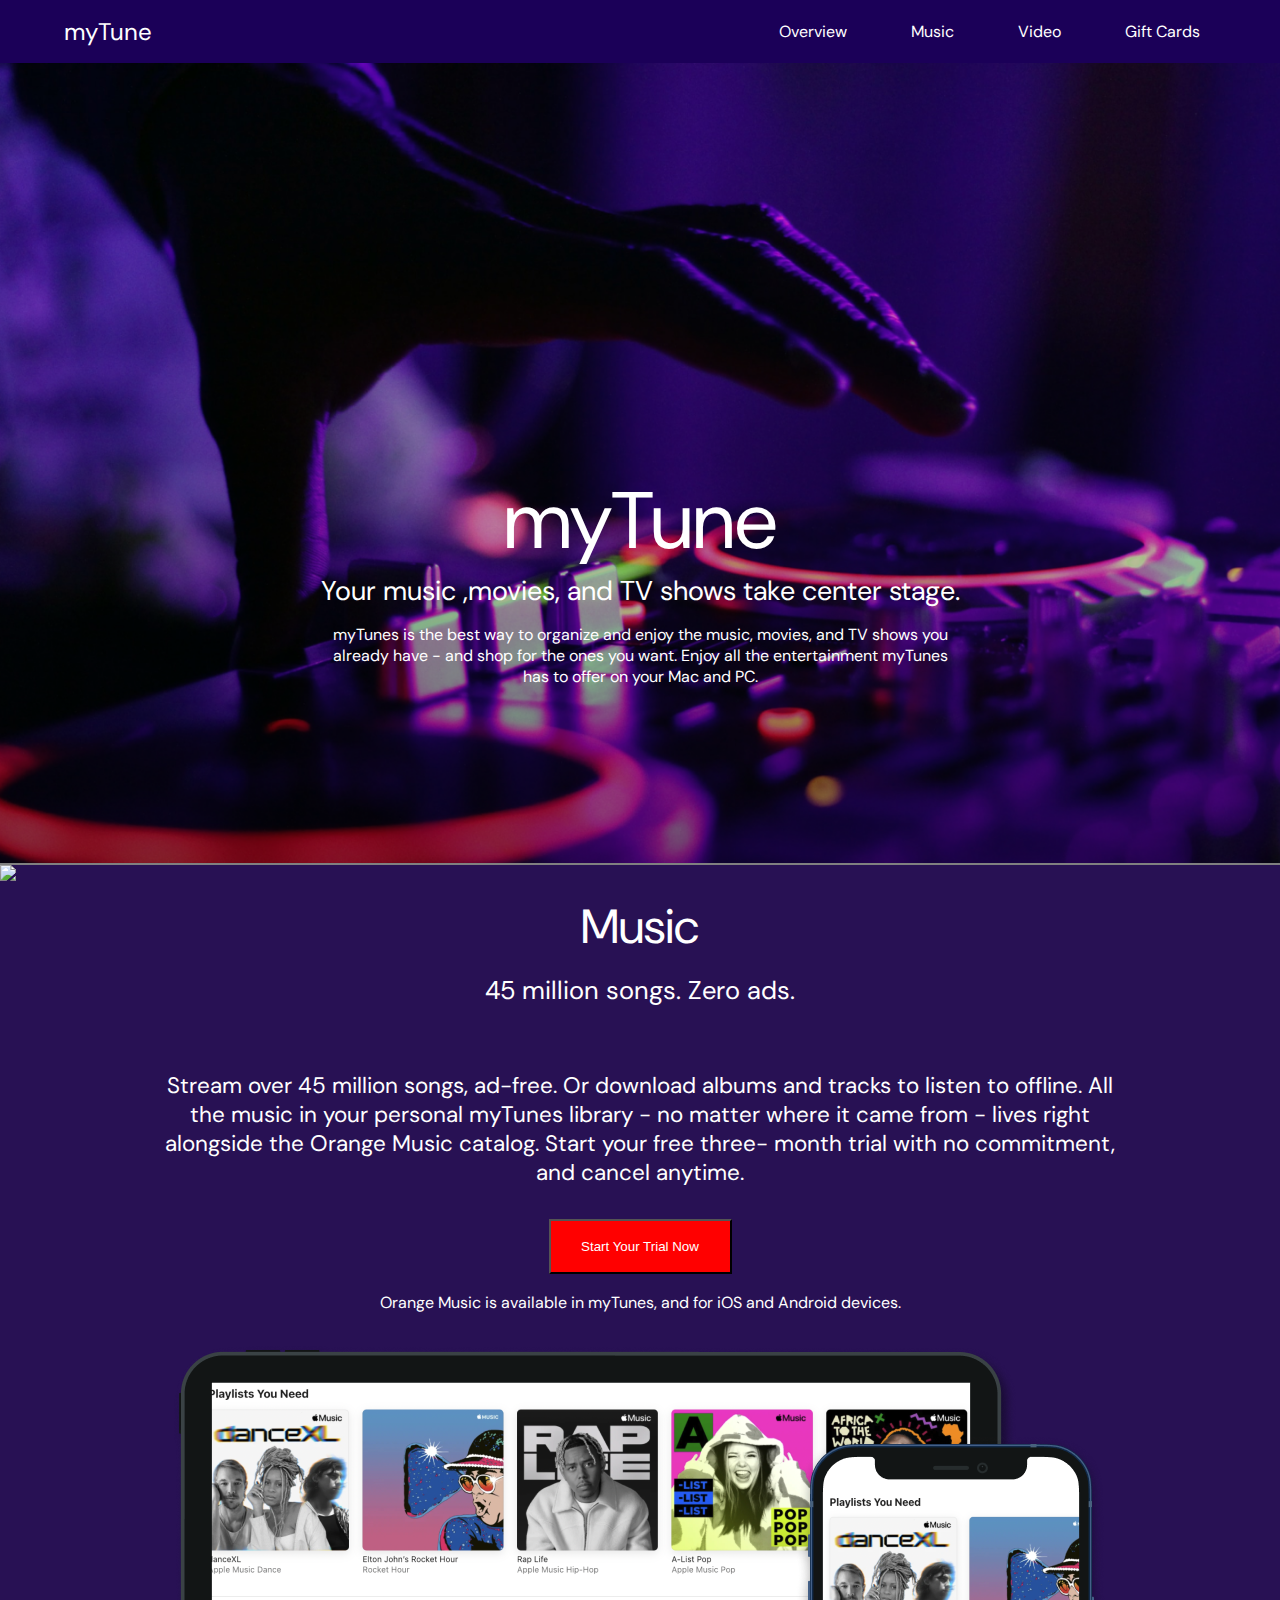
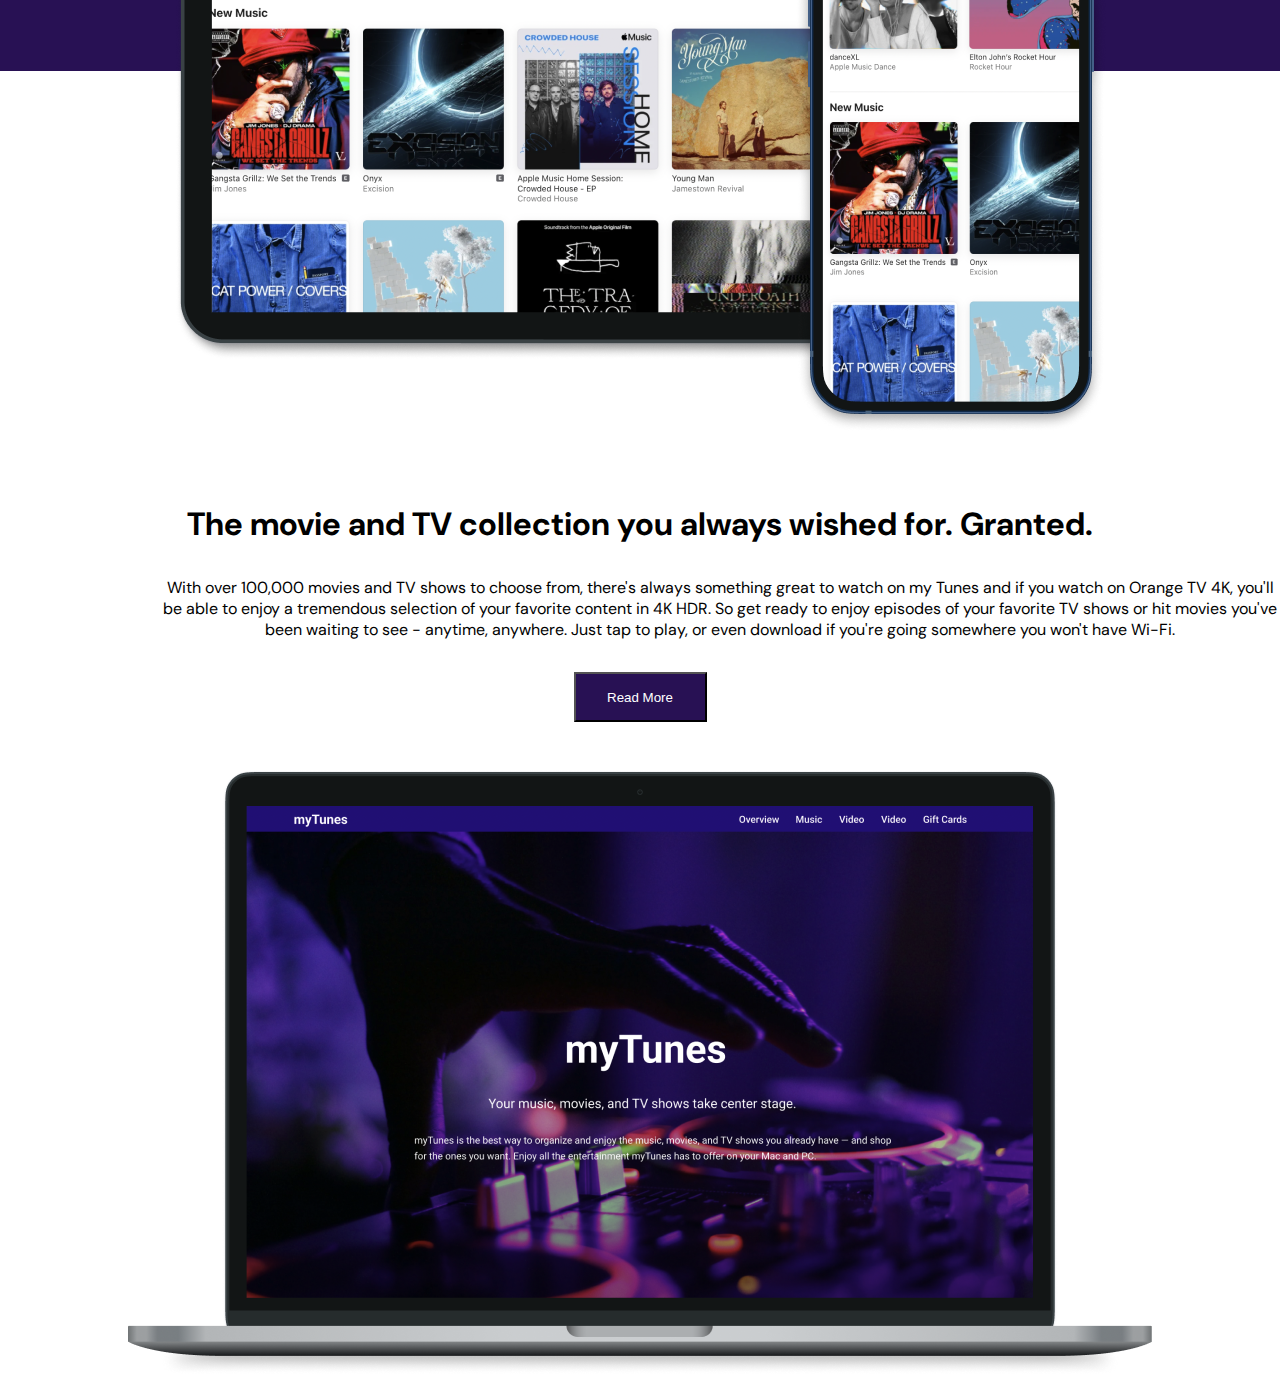
==== music website/index.html @ 8b2156b4 "Add files via upload" ====
<!DOCTYPE html>
<html lang="en">
<head>
    <meta charset="UTF-8">
    <meta name="viewport" content="width=device-width, initial-scale=1.0">
    <title>Document</title>
    <!-- <script src="https://cdn.tailwindcss.com"></script> -->
    <link rel="stylesheet" href="style.css">
</head>
<body>
   
  <nav class="navbar">
    <div class="container">
      <a href="#" class="navbar-brand">myTune</a>
      <ul class="navbar-nav">
        <li><a href="#home">Overview</a></li>
        <li><a href="#services">Music</a></li>
        <li><a href="#about">Video</a></li>
        <li><a href="#contact">Gift Cards</a></li>
      </ul>
    </div>
  </nav>

<section class="p1">
    <div class="txt">
        <p class="t1">myTune</p>
        <p class="t2">Your music ,movies, and TV shows take center stage.</p>
        <p class="t3">myTunes is the best way to organize and enjoy the music, movies, and TV shows you already have - and shop for the ones you want. Enjoy all the entertainment myTunes has to offer on your Mac and PC.</p>
    </div>
</section>
<div class="bor"></div>
<section class="p2">
    <div class="mus">
        <img width="26" height="26" src="https://img.icons8.com/metro/26/000000/musical-notes.png" alt="musical-notes"/>
        <p>Music</p>
    </div>
    <div class="txt2">
        <p class="t4">45 million songs. Zero ads.</p>
        <p class="t5">Stream over 45 million songs, ad-free. Or download albums and tracks to listen to offline. All the music in your personal myTunes library - no matter where it came from - lives right alongside the Orange Music catalog. Start your free three- month trial with no commitment, and cancel anytime.</p>

        <button class="btn1" type="button" >Start Your Trial Now</button>
        <p class="t6">Orange Music is available in myTunes, and for iOS and Android devices.</p>

    </div>
    <div class="lep">
        <img src="./ipad-iphone.png" alt="">
    </div>
</section>
<section class="p3">
    <div class="tx">
        <p class="t7">The movie and TV collection you always wished for. Granted.</p>
        <p class="t8">With over 100,000 movies and TV shows to choose from, there's always something great to watch on my Tunes and if you watch on Orange TV 4K, you'll be able to enjoy a tremendous selection of your favorite content in 4K HDR. So get ready to enjoy episodes of your favorite TV shows or hit movies you've been waiting to see - anytime, anywhere. Just tap to play, or even download if you're going somewhere you won't have Wi-Fi.</p>

        <button class="btn2"   type="""button">Read More</button>
    </div>

    <div class="lepp">
        <img src="./mac.png" alt="">
    </div>
</section>
</body>
</html>
---- music website/style.css ----
@import url('https://fonts.googleapis.com/css2?family=DM+Sans:ital,opsz,wght@0,9..40,100..1000;1,9..40,100..1000&display=swap');

*{
    margin: 0%;
   padding: 0%;
   box-sizing: border-box; 
} 
 
body{
    font-family:  "DM Sans", sans-serif;
}


.navbar {
    background-color: #1B0058;
    padding: 1rem;
  }

  .navbar .container {
    display: flex;
    justify-content: space-between;
    align-items: center;
  }

  .navbar-brand {
    color: #fff;
    text-decoration: none;
    font-size: 1.5rem;
    margin-left: 3rem;
  }

  .navbar-nav {
    list-style: none;
    display: flex;
    margin: 0;
    padding: 0;
    margin-right: 4rem;
    gap:3rem
  }

  .navbar-nav li {
    margin-left: 1rem;
  }

  .navbar-nav a {
    color: #fff;
    text-decoration: none;
    font-size: 1rem;
  }

.p1{

background-image: url(./hero_image.png);
/* width: 100%;
height: 100%; */
background-position: center;
background-repeat: no-repeat;
background-size: cover;
min-height: 50rem;
cursor: crosshair;
}

:hover::after .p1{
    opacity: 1;
}

.txt{
    margin-top: 8rem;
    position: absolute;
    top: 50%;
    left: 50%;
    transform: translate(-50%, -50%);
    text-align: center;
    color: #fff;
}

.t1{
    font-size: 5rem;
}

.t2{

    font-size: 1.7rem;

}

.t3{
    margin-top: 1rem;
    width: 40rem;
}

.p2{
    background-color:#281154 ;
  text-align: center;
  height: 50.375rem;
}

.mus img{
    height: 30px;
    width: 30px;
    display: flex;
    /* justify-content: space-between; */
   justify-content: space-around;
}

.bor{
    border: .001rem solid gray;
    width: 100%;
}
.mus{
    /* transform: translate(-50%,-50%); */
    align-self: center;
    /* margin-top: 10rem; */
    font-size: 3rem;
    color: #fff;
}

.txt2{
    color: #fff;
}

.t4{
    font-size: 1.6rem;
    margin-top: 1rem;
}

.t5{
    margin-top: 4rem;
    width: 60rem;
    margin: 0% auto;
    margin-top: 4rem;
    font-size: 1.4rem;
}

.btn1{

    background-color: red;
    color: #fff;
    width: 11.438rem;
    height: 3.438rem;
    margin-top: 2rem;
}

.t6{
    /* font-size: 1.1rem; */
    margin-top: 2dvb;
}

.lep{
    margin-top: 2rem;
}

.p3{

    align-items: center;
    
    text-align: center;

    margin-top: 27rem;
}

.t7{

    font-weight: bold;
    font-size: 2rem;
}

.t8{
    width: 70rem;
    margin-left: 10rem;
    text-align:center;
    margin-top: 2rem;
}

.lepp{

    margin-top: 3rem;
}

.btn2{

    background-color: #281154;
    color: #fff;
    margin-top: 2rem;
    width: 8.313rem;
    height: 3.125rem;
}
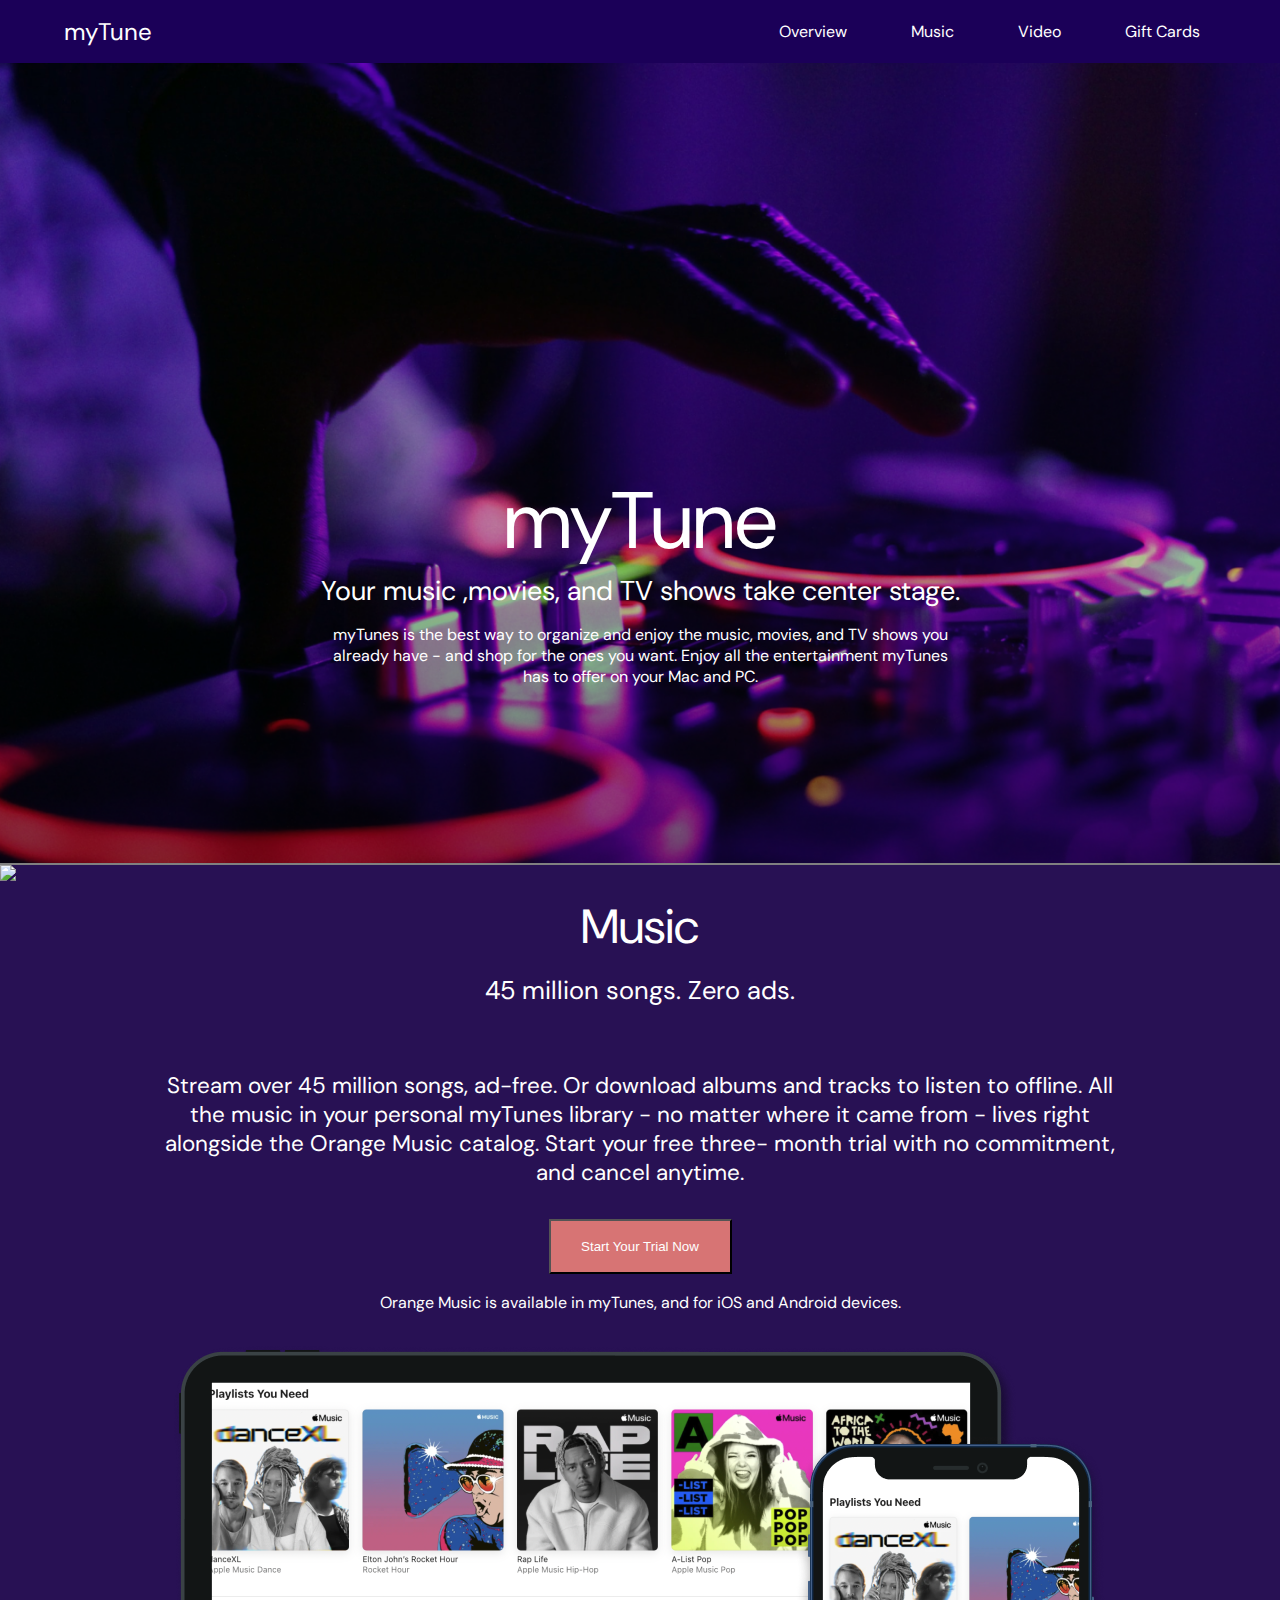
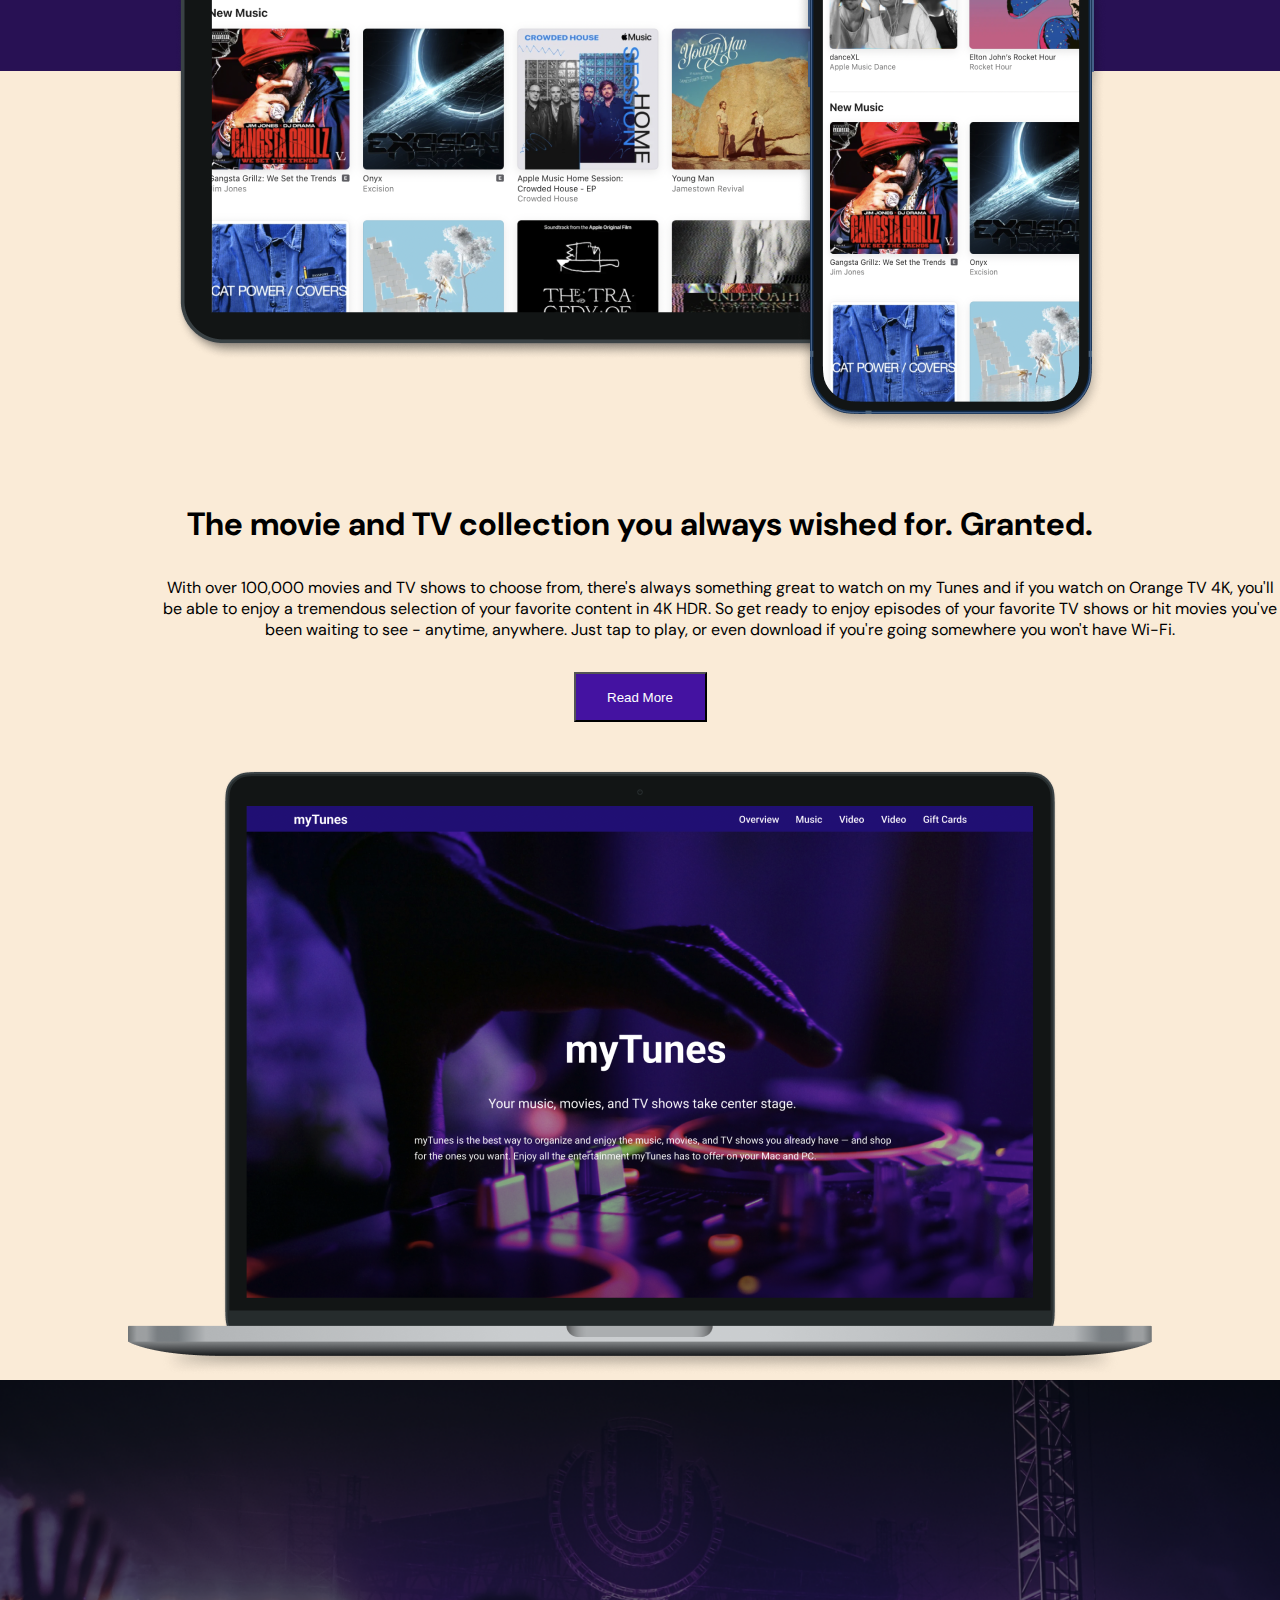
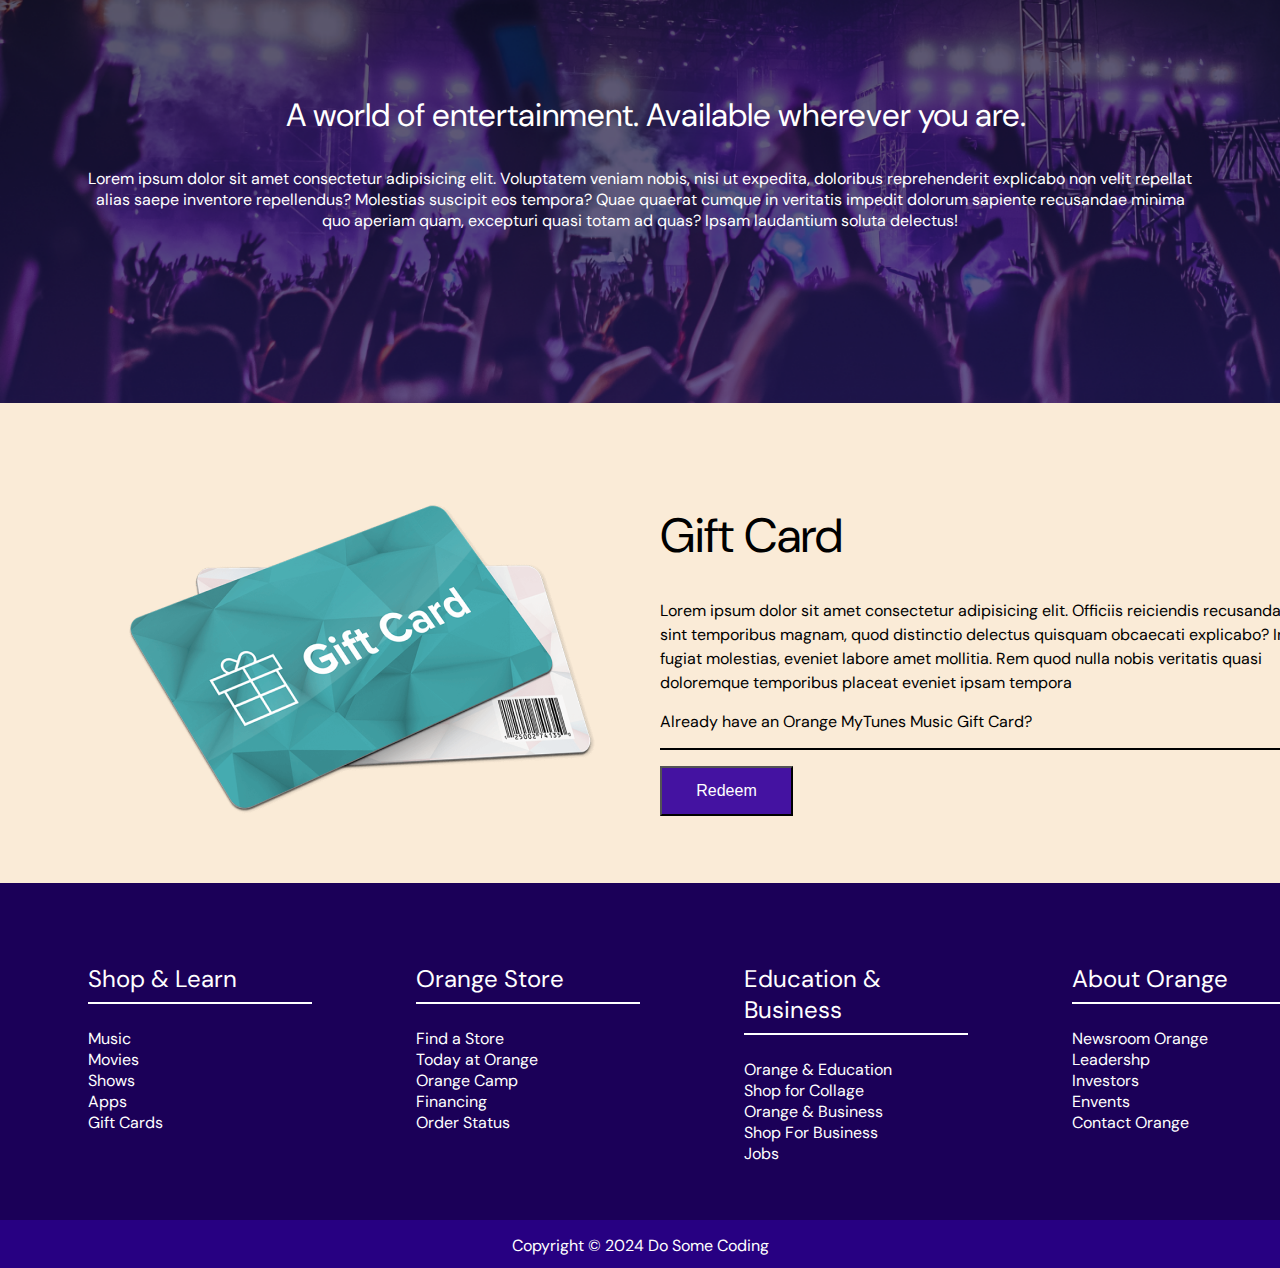
==== commit 8ef613dd: "Add files via upload" ====
--- a/music website/index.html
+++ b/music website/index.html
@@ -6,13 +6,14 @@
     <title>Document</title>
     <!-- <script src="https://cdn.tailwindcss.com"></script> -->
     <link rel="stylesheet" href="style.css">
+    <script src="script.js"></script>
 </head>
 <body>
    
-  <nav class="navbar">
-    <div class="container">
+  <nav class="navbar " id="myHeader">
+    <div class="container" id="myHeader">
       <a href="#" class="navbar-brand">myTune</a>
-      <ul class="navbar-nav">
+      <ul class="navbar-nav" id="myheader">
         <li><a href="#home">Overview</a></li>
         <li><a href="#services">Music</a></li>
         <li><a href="#about">Video</a></li>
@@ -51,13 +52,108 @@
         <p class="t7">The movie and TV collection you always wished for. Granted.</p>
         <p class="t8">With over 100,000 movies and TV shows to choose from, there's always something great to watch on my Tunes and if you watch on Orange TV 4K, you'll be able to enjoy a tremendous selection of your favorite content in 4K HDR. So get ready to enjoy episodes of your favorite TV shows or hit movies you've been waiting to see - anytime, anywhere. Just tap to play, or even download if you're going somewhere you won't have Wi-Fi.</p>
 
-        <button class="btn2"   type="""button">Read More</button>
+        <button class="btn2"   type="button">Read More</button>
     </div>
 
     <div class="lepp">
         <img src="./mac.png" alt="">
     </div>
 </section>
+
+<section>
+<div class="container">
+    <img src="./video.png" alt="" style="width: 100%;">
+    <div class="txtt2">
+        <p class="pp1"> A world of entertainment. Available wherever you are. </p>
+        <p class="pp2">Lorem ipsum dolor sit amet consectetur adipisicing elit. Voluptatem veniam nobis, nisi ut expedita, doloribus reprehenderit explicabo non velit repellat alias saepe inventore repellendus? Molestias suscipit eos tempora? Quae quaerat cumque in veritatis impedit dolorum sapiente recusandae minima quo aperiam quam, excepturi quasi totam ad quas? Ipsam laudantium soluta delectus!</p>
+    </div>
+    <div class="try">
+        <div class="tr">How it is</div>
+    </div>
+    </div>
+    </section>
+</section>
+
+<section  >
+    <div class="cont">
+        <div class="card">
+            <img src="./gift_card.png" alt="">
+        </div>
+
+        <div class="ct">
+            <p class="t">Gift Card</p>
+            <p class="tt">Lorem ipsum dolor sit amet consectetur adipisicing elit. Officiis reiciendis recusandae sint temporibus magnam, quod distinctio delectus quisquam obcaecati explicabo? In fugiat molestias, eveniet labore amet mollitia. Rem quod nulla nobis veritatis quasi doloremque temporibus placeat eveniet ipsam tempora </p>
+
+            <p>Already have an Orange MyTunes Music Gift Card?</p>
+
+            <div class="borr"></div>
+            <button type="button" class="btnn">Redeem</button>
+        </div>
+        </div>
+</section>
+<footer class="sec">
+    <div class="con">
+        <div class="shop">
+
+            <p>Shop & Learn</p>
+            <div class="sbor"></div>
+            <ul style="list-style: none;">
+                
+                <li>Music </li>
+                <li>Movies </li>
+                <li>Shows </li>
+                <li>Apps </li>
+                <li>Gift Cards</li>
+            </ul>
+        </div>
+        <div class="shop">
+
+            <p>Orange Store</p>
+            <div class="obor"></div>
+            <ul style="list-style: none;">
+                
+                <li>Find a Store </li>
+                <li>Today at Orange  </li>
+                <li>Orange Camp  </li>
+                <li>Financing  </li>
+                <li> Order Status</li>
+            </ul>
+        </div>
+        <div class="shop">
+
+            <p> Education & Business </p>
+            <div class="ebor"></div>
+            <ul style="list-style: none;">
+                
+                <li>Orange & Education </li>
+                <li>Shop for Collage  </li>
+                <li>Orange & Business </li>
+                <li>Shop For Business </li>
+                <li>Jobs </li>
+            </ul>
+        </div>
+        <div class="shop">
+
+            <p>About Orange</p>
+            <div class="abor"></div>
+            <ul style="list-style: none;">
+                
+                <li>Newsroom Orange </li>
+                <li>Leadershp  </li>
+                <li>Investors  </li>
+                <li>Envents  </li>
+                <li>Contact Orange</li>
+            </ul>
+        </div>
+    </div>
+</footer>
+<section>
+<div class="fot">
+    <div class="fott">
+    <p >Copyright © 2024 Do Some Coding</p>
+    </div>
+</div>
+</section>
 </body>
 </html>
 
--- a/music website/style.css
+++ b/music website/style.css
@@ -1,187 +1,408 @@
-@import url('https://fonts.googleapis.com/css2?family=DM+Sans:ital,opsz,wght@0,9..40,100..1000;1,9..40,100..1000&display=swap');
-
-*{
-    margin: 0%;
-   padding: 0%;
-   box-sizing: border-box; 
-} 
- 
-body{
-    font-family:  "DM Sans", sans-serif;
-}
-
-
-.navbar {
-    background-color: #1B0058;
-    padding: 1rem;
-  }
-
-  .navbar .container {
-    display: flex;
-    justify-content: space-between;
-    align-items: center;
-  }
-
-  .navbar-brand {
-    color: #fff;
-    text-decoration: none;
-    font-size: 1.5rem;
-    margin-left: 3rem;
-  }
-
-  .navbar-nav {
-    list-style: none;
-    display: flex;
-    margin: 0;
-    padding: 0;
-    margin-right: 4rem;
-    gap:3rem
-  }
-
-  .navbar-nav li {
-    margin-left: 1rem;
-  }
-
-  .navbar-nav a {
-    color: #fff;
-    text-decoration: none;
-    font-size: 1rem;
-  }
-
-.p1{
-
-background-image: url(./hero_image.png);
-/* width: 100%;
-height: 100%; */
-background-position: center;
-background-repeat: no-repeat;
-background-size: cover;
-min-height: 50rem;
-cursor: crosshair;
-}
-
-:hover::after .p1{
-    opacity: 1;
-}
-
-.txt{
-    margin-top: 8rem;
-    position: absolute;
-    top: 50%;
-    left: 50%;
-    transform: translate(-50%, -50%);
-    text-align: center;
-    color: #fff;
-}
-
-.t1{
-    font-size: 5rem;
-}
-
-.t2{
-
-    font-size: 1.7rem;
-
-}
-
-.t3{
-    margin-top: 1rem;
-    width: 40rem;
-}
-
-.p2{
-    background-color:#281154 ;
-  text-align: center;
-  height: 50.375rem;
-}
-
-.mus img{
-    height: 30px;
-    width: 30px;
-    display: flex;
-    /* justify-content: space-between; */
-   justify-content: space-around;
-}
-
-.bor{
-    border: .001rem solid gray;
-    width: 100%;
-}
-.mus{
-    /* transform: translate(-50%,-50%); */
-    align-self: center;
-    /* margin-top: 10rem; */
-    font-size: 3rem;
-    color: #fff;
-}
-
-.txt2{
-    color: #fff;
-}
-
-.t4{
-    font-size: 1.6rem;
-    margin-top: 1rem;
-}
-
-.t5{
-    margin-top: 4rem;
-    width: 60rem;
-    margin: 0% auto;
-    margin-top: 4rem;
-    font-size: 1.4rem;
-}
-
-.btn1{
-
-    background-color: red;
-    color: #fff;
-    width: 11.438rem;
-    height: 3.438rem;
-    margin-top: 2rem;
-}
-
-.t6{
-    /* font-size: 1.1rem; */
-    margin-top: 2dvb;
-}
-
-.lep{
-    margin-top: 2rem;
-}
-
-.p3{
-
-    align-items: center;
-    
-    text-align: center;
-
-    margin-top: 27rem;
-}
-
-.t7{
-
-    font-weight: bold;
-    font-size: 2rem;
-}
-
-.t8{
-    width: 70rem;
-    margin-left: 10rem;
-    text-align:center;
-    margin-top: 2rem;
-}
-
-.lepp{
-
-    margin-top: 3rem;
-}
-
-.btn2{
-
-    background-color: #281154;
-    color: #fff;
-    margin-top: 2rem;
-    width: 8.313rem;
-    height: 3.125rem;
-}+@import url('https://fonts.googleapis.com/css2?family=DM+Sans:ital,opsz,wght@0,9..40,100..1000;1,9..40,100..1000&display=swap');
+
+*{
+    margin: 0%;
+   padding: 0%;
+   box-sizing: border-box; 
+} 
+ 
+body{
+    font-family:  "DM Sans", sans-serif;
+    background-color: antiquewhite;
+}
+
+
+.navbar {
+    background-color: #1B0058;
+    padding: 1rem;
+  }
+
+  .navbar .container {
+    display: flex;
+    justify-content: space-between;
+    align-items: center;
+  }
+
+  .navbar-brand {
+    color: #fff;
+    text-decoration: none;
+    font-size: 1.5rem;
+    margin-left: 3rem;
+  }
+
+  .navbar-nav {
+    list-style: none;
+    display: flex;
+    margin: 0;
+    padding: 0;
+    margin-right: 4rem;
+    gap:3rem
+  }
+
+  .navbar-nav li {
+    margin-left: 1rem;
+  }
+
+  .navbar-nav a {
+    color: #fff;
+    text-decoration: none;
+    font-size: 1rem;
+  }
+
+.p1{
+
+background-image: url(./hero_image.png);
+/* width: 100%;
+height: 100%; */
+background-position: center;
+background-repeat: no-repeat;
+background-size: cover;
+min-height: 50rem;
+cursor: crosshair;
+}
+
+.p1 img:hover{
+    opacity: 0;
+}
+
+.txt{
+    margin-top: 8rem;
+    position: absolute;
+    top: 50%;
+    left: 50%;
+    transform: translate(-50%, -50%);
+    text-align: center;
+    color: #fff;
+}
+
+.t1{
+    font-size: 5rem;
+}
+
+.t2{
+
+    font-size: 1.7rem;
+
+}
+
+.t3{
+    margin-top: 1rem;
+    width: 40rem;
+}
+
+.p2{
+    background-color:#281154 ;
+  text-align: center;
+  height: 50.375rem;
+}
+
+.mus img{
+    height: 30px;
+    width: 30px;
+    display: flex;
+    /* justify-content: space-between; */
+   justify-content: space-around;
+}
+
+.bor{
+    border: .001rem solid gray;
+    width: 100%;
+}
+.mus{
+    /* transform: translate(-50%,-50%); */
+    align-self: center;
+    /* margin-top: 10rem; */
+    font-size: 3rem;
+    color: #fff;
+}
+
+.txt2{
+    color: #fff;
+}
+
+.t4{
+    font-size: 1.6rem;
+    margin-top: 1rem;
+}
+
+.t5{
+    margin-top: 4rem;
+    width: 60rem;
+    margin: 0% auto;
+    margin-top: 4rem;
+    font-size: 1.4rem;
+}
+
+.btn1{
+
+    background-color: rgb(215, 116, 116);
+    color: #fff;
+    width: 11.438rem;
+    height: 3.438rem;
+    margin-top: 2rem;
+}
+
+.t6{
+    /* font-size: 1.1rem; */
+    margin-top: 2dvb;
+}
+
+.lep{
+    margin-top: 2rem;
+}
+
+.p3{
+
+    align-items: center;
+    
+    text-align: center;
+
+    margin-top: 27rem;
+}
+
+.t7{
+
+    font-weight: bold;
+    font-size: 2rem;
+}
+
+.t8{
+    width: 70rem;
+    margin-left: 10rem;
+    text-align:center;
+    margin-top: 2rem;
+}
+
+.lepp{
+
+    margin-top: 3rem;
+}
+
+.btn2{
+
+    background-color:#4412a1;
+    color: #fff;
+    margin-top: 2rem;
+    width: 8.313rem;
+    height: 3.125rem    ;
+}
+
+
+.container{
+
+    position: relative;
+    text-align: center;
+    color: white;
+    
+}
+
+.txtt2{
+position: absolute;
+text-align: center;
+/* margin-top: 25rem; */
+top: 50%;
+left: 50%;
+transform: translate(-50%);
+/* right: 50%; */
+/* width: 100rem; */
+}
+
+.pp1{
+    text-align: center;
+    font-size: 2rem;
+    width: 50rem;
+    margin-left: 11rem;
+}
+
+.pp2{
+
+    margin-top: 2rem;
+    width: 70rem;
+}
+
+
+.cont{
+    
+    display: flex ;
+    /* align-items: center; */
+    margin-left: 8rem;
+    margin-top:6rem;
+    gap: 4rem;
+}
+
+
+.t{
+
+    margin-bottom: 2rem;
+    font-size: 3rem;
+}
+
+.tt{
+
+    margin-bottom: 1rem;
+    line-height: 1.5rem;
+    width: 40rem;
+}
+
+
+.borr{
+
+    border: .01rem solid black;
+    margin-bottom: 1rem;
+    margin-top: 1rem;
+}
+
+.btnn{
+
+    background-color: #4412a1;
+    color: #fff;
+    width: 8.313rem;
+    height: 3.125rem    ;
+    font-size: 1rem;
+}
+
+
+
+
+.con{
+    /* position: absolute; */
+    display: flex;
+    background-color: #1B0058;
+    list-style-type: none;
+    color: #fff;
+   margin-top: 4rem;
+   gap: 1rem;
+ 
+}
+
+
+.obor,.sbor,.ebor,.abor{
+    border: .05rem solid white;
+    width: 14rem;
+    margin-top: .5rem;
+    margin-bottom: 1.5rem;
+}
+
+.con p{
+    font-size: 1.5rem;
+}
+
+.shop{
+    margin-top: 5rem;
+    margin-left: 5.5rem;
+    margin-bottom: 3.5rem;
+    /* margin-right: 6rem; */
+}
+
+.con li{
+
+    font-size: 1rem;
+}
+
+.fot{
+    position: relative;
+    background-color: #270082;
+    height: 3rem;
+    color: #fff;
+    text-align: center;
+    /* margin-top: 4rem; */
+}
+
+.fott{
+top: 30%;
+left: 50%;
+  position: absolute;
+  transform: translate(-50%);
+  
+}
+
+.cont img{
+    transition: 0.2s ease-in-out;
+
+}
+
+.cont img:hover{
+
+    transform: scale(1.05);
+
+}
+
+.p3 img{
+    transition: .3s ease-out;
+}
+
+.p3 img:hover{
+    transform: scale(1.05);
+}
+
+.lep img {
+    background-size: 105vw auto;
+    background-position: 0% 0%;
+    animation:horizontalMove 50s infinite;
+  animation-timing-function: ease;
+}
+
+@keyframes horizontalMove {
+    0% {
+      background-position: 0% 0%;
+    }
+    50% {
+      background-position: 100% 20%;
+    }
+    100% {
+      background-position: 0% 0%;
+    }
+  }
+
+  .container img {
+    /* transition: .3s ease-in; */
+  }
+   .container img:hover {
+    /* opacity: .6; */
+    transform: scale(1);
+   }
+/* 
+   .try {
+    position: absolute;
+    top: 0;
+    bottom: 0;
+    left: 0;
+    right: 0;
+    height: 100%;
+    width: 100%;
+    opacity: 0;
+    transition: .5s ease;
+    background-color: #008CBA;
+  } */
+  
+  .container:hover .tr{
+    opacity: 1;
+    font-weight: bold;
+  }
+  
+  .tr {
+    color: rgb(106, 228, 87);
+    font-size: 60px;
+    position: absolute;
+    top: 50%;
+    left: 50%;
+    transform: translate(-50%, -50%); 
+    text-align: center;
+    transition: .5s ease;
+    opacity:0;
+  }
+
+  .txtt2{
+
+    opacity: 1;
+    transition: .5s ease-in-out;
+
+  }
+
+  .container:hover .txtt2{
+    opacity: 0;
+
+  }
+
+
+  